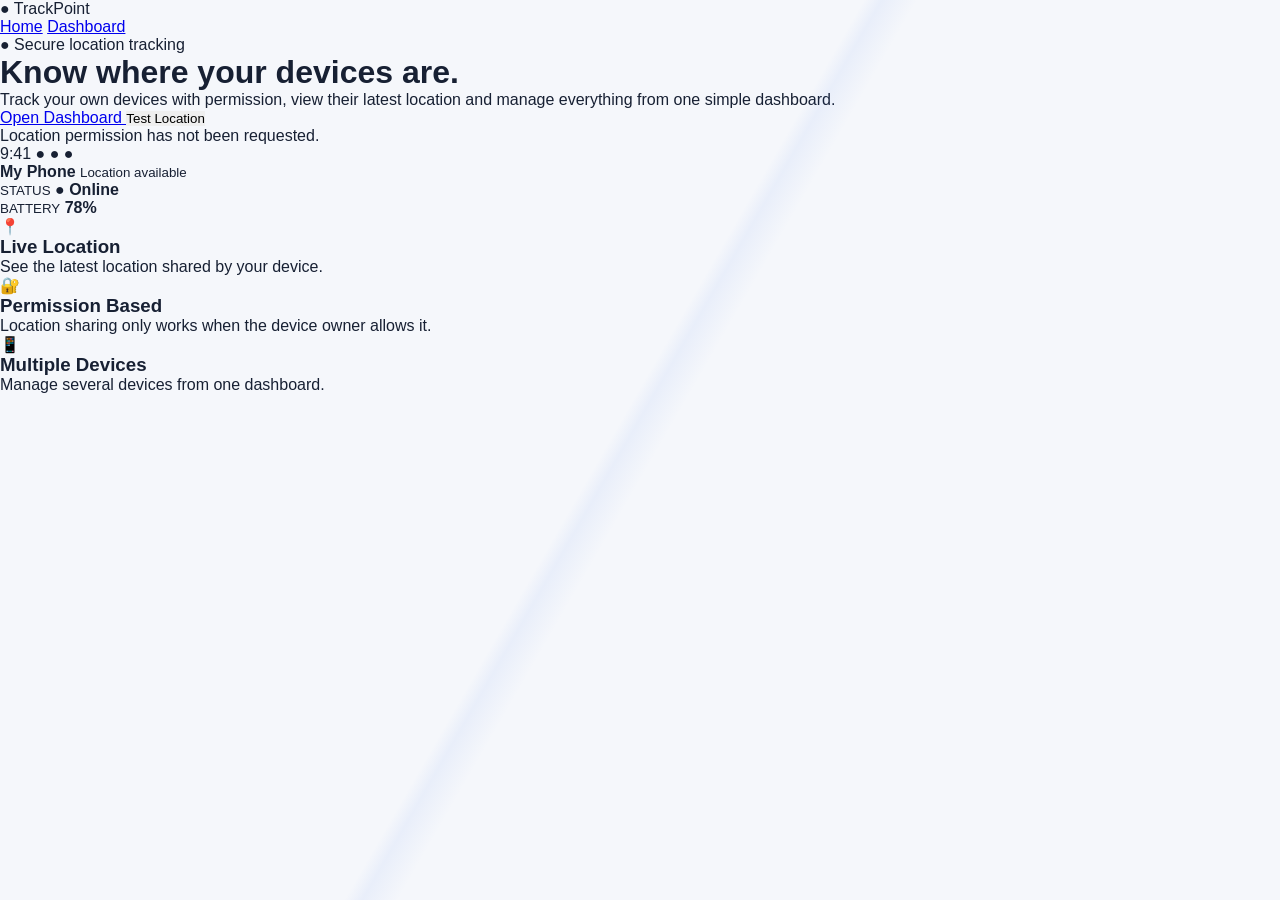
==== index.html @ e16600da "Initial TrackPoint website" ====
<!DOCTYPE html>
<html lang="en">
<head>
    <meta charset="UTF-8">
    <meta name="viewport" content="width=device-width, initial-scale=1.0">

    <title>TrackPoint | Phone Tracking</title>

    <link rel="stylesheet" href="css/style.css">
</head>

<body>

    <nav class="navbar">
        <div class="logo">
            <span>●</span> TrackPoint
        </div>

        <div class="nav-links">
            <a href="index.html">Home</a>
            <a href="dashboard.html">Dashboard</a>
        </div>
    </nav>


    <main class="hero">

        <div class="hero-content">

            <div class="badge">
                ● Secure location tracking
            </div>

            <h1>
                Know where your
                <span>devices are.</span>
            </h1>

            <p>
                Track your own devices with permission,
                view their latest location and manage
                everything from one simple dashboard.
            </p>

            <div class="hero-buttons">
                <a href="dashboard.html" class="btn primary">
                    Open Dashboard
                </a>

                <button class="btn secondary" onclick="requestLocation()">
                    Test Location
                </button>
            </div>

            <div id="location-status" class="location-status">
                Location permission has not been requested.
            </div>

        </div>


        <div class="phone-preview">

            <div class="phone">

                <div class="phone-top">
                    <span>9:41</span>
                    <span>● ● ●</span>
                </div>

                <div class="map">

                    <div class="map-grid"></div>

                    <div class="location-ring">
                        <div class="location-dot"></div>
                    </div>

                    <div class="map-card">
                        <strong>My Phone</strong>
                        <small>Location available</small>
                    </div>

                </div>

                <div class="phone-bottom">

                    <div>
                        <small>STATUS</small>
                        <strong class="online">● Online</strong>
                    </div>

                    <div>
                        <small>BATTERY</small>
                        <strong>78%</strong>
                    </div>

                </div>

            </div>

        </div>

    </main>


    <section class="features">

        <div class="feature">
            <div class="feature-icon">📍</div>
            <h3>Live Location</h3>
            <p>
                See the latest location shared by your device.
            </p>
        </div>

        <div class="feature">
            <div class="feature-icon">🔐</div>
            <h3>Permission Based</h3>
            <p>
                Location sharing only works when the device owner allows it.
            </p>
        </div>

        <div class="feature">
            <div class="feature-icon">📱</div>
            <h3>Multiple Devices</h3>
            <p>
                Manage several devices from one dashboard.
            </p>
        </div>

    </section>


    <script src="js/app.js"></script>

</body>
</html>
---- css/style.css ----
/* ========================================
   TRACKPOINT DASHBOARD
======================================== */

* {
    margin: 0;
    padding: 0;
    box-sizing: border-box;
}

:root {
    --bg: #f5f7fb;
    --surface: #ffffff;
    --surface-soft: #f8fafc;
    --text: #172033;
    --muted: #718096;
    --border: #e6eaf0;
    --primary: #2563eb;
    --primary-dark: #1d4ed8;
    --success: #16a34a;
    --sidebar: #111827;
}

body {
    font-family: Arial, Helvetica, sans-serif;
    background: var(--bg);
    color: var(--text);
}

button {
    font-family: inherit;
    cursor: pointer;
    border: 0;
}


/* ========================================
   SIDEBAR
======================================== */

.sidebar {
    position: fixed;
    left: 0;
    top: 0;
    bottom: 0;

    width: 245px;

    background: var(--sidebar);
    color: white;

    padding: 28px 18px;

    display: flex;
    flex-direction: column;
}

.brand {
    display: flex;
    align-items: center;
    gap: 12px;

    padding: 0 10px 32px;
}

.brand-icon {
    width: 38px;
    height: 38px;

    border-radius: 10px;

    background: var(--primary);

    display: flex;
    align-items: center;
    justify-content: center;

    font-size: 19px;
    font-weight: bold;
}

.brand strong {
    display: block;
    font-size: 17px;
}

.brand span {
    display: block;

    margin-top: 3px;

    font-size: 11px;

    color: #9ca3af;
}


/* ========================================
   NAVIGATION
======================================== */

.side-nav {
    display: flex;
    flex-direction: column;
    gap: 6px;
}

.nav-item,
.logout-side {
    width: 100%;

    display: flex;
    align-items: center;

    gap: 13px;

    padding: 12px 13px;

    border-radius: 9px;

    background: transparent;

    color: #9ca3af;

    text-align: left;

    font-size: 14px;

    transition: 0.2s;
}

.nav-item span,
.logout-side span {
    width: 20px;

    text-align: center;

    font-size: 17px;
}

.nav-item:hover,
.logout-side:hover {
    background: #1f2937;
    color: white;
}

.nav-item.active {
    background: #1d4ed8;
    color: white;
}

.sidebar-bottom {
    margin-top: auto;

    border-top: 1px solid #273244;

    padding-top: 15px;
}


/* ========================================
   MAIN
======================================== */

.dashboard-main {
    margin-left: 245px;

    min-height: 100vh;

    padding: 32px 42px;
}


/* ========================================
   TOPBAR
======================================== */

.topbar {
    display: flex;

    justify-content: space-between;
    align-items: center;

    margin-bottom: 28px;
}

.eyebrow {
    color: var(--primary);

    font-size: 11px;

    font-weight: bold;

    letter-spacing: 2px;

    margin-bottom: 5px;
}

.topbar h1 {
    font-size: 28px;
}

.profile {
    display: flex;

    align-items: center;

    gap: 11px;
}

.profile-avatar {
    width: 42px;
    height: 42px;

    border-radius: 50%;

    background: #dbeafe;

    color: var(--primary);

    display: flex;
    align-items: center;
    justify-content: center;

    font-weight: bold;
}

.profile-info strong {
    display: block;

    font-size: 14px;
}

.profile-info span {
    display: block;

    color: var(--muted);

    font-size: 12px;

    margin-top: 3px;
}


/* ========================================
   WELCOME
======================================== */

.welcome-card {
    min-height: 250px;

    border-radius: 18px;

    padding: 34px 38px;

    background: linear-gradient(
        115deg,
        #ffffff,
        #eff6ff
    );

    border: 1px solid var(--border);

    display: flex;

    align-items: center;

    justify-content: space-between;

    overflow: hidden;
}

.status-pill {
    display: inline-flex;

    align-items: center;

    gap: 7px;

    padding: 6px 10px;

    border-radius: 30px;

    background: #ecfdf3;

    color: var(--success);

    font-size: 11px;

    font-weight: bold;
}

.status-pill i {
    width: 7px;
    height: 7px;

    border-radius: 50%;

    background: var(--success);
}

.welcome-card h2 {
    margin-top: 17px;

    font-size: 31px;
}

.welcome-card p {
    max-width: 530px;

    margin-top: 9px;

    color: var(--muted);

    line-height: 1.6;
}

.primary-button {
    margin-top: 22px;

    padding: 12px 17px;

    border-radius: 9px;

    background: var(--primary);

    color: white;

    font-size: 13px;

    font-weight: bold;

    display: flex;
    align-items: center;

    gap: 20px;

    transition: 0.2s;
}

.primary-button:hover {
    background: var(--primary-dark);

    transform: translateY(-1px);
}


/* ========================================
   RADAR
======================================== */

.welcome-graphic {
    width: 230px;
    height: 190px;

    display: flex;

    align-items: center;
    justify-content: center;
}

.radar {
    position: relative;

    width: 170px;
    height: 170px;

    border-radius: 50%;

    background: rgba(37, 99, 235, 0.04);

    border: 1px solid rgba(37, 99, 235, 0.12);
}

.radar-ring {
    position: absolute;

    border: 1px solid rgba(37, 99, 235, 0.13);

    border-radius: 50%;

    top: 50%;
    left: 50%;

    transform: translate(-50%, -50%);
}

.ring-one {
    width: 65px;
    height: 65px;
}

.ring-two {
    width: 110px;
    height: 110px;
}

.ring-three {
    width: 150px;
    height: 150px;
}

.radar-dot {
    position: absolute;

    width: 11px;
    height: 11px;

    border-radius: 50%;

    background: var(--primary);

    top: 38%;
    left: 63%;

    box-shadow:
        0 0 0 7px rgba(37, 99, 235, 0.12),
        0 0 25px rgba(37, 99, 235, 0.4);
}


/* ========================================
   STAT CARDS
======================================== */

.stats-grid {
    display: grid;

    grid-template-columns:
        repeat(4, 1fr);

    gap: 17px;

    margin-top: 20px;
}

.stat-card {
    background: var(--surface);

    border: 1px solid var(--border);

    border-radius: 13px;

    padding: 19px;

    display: flex;

    align-items: center;

    gap: 14px;
}

.stat-icon {
    width: 42px;
    height: 42px;

    border-radius: 10px;

    background: #eff6ff;

    color: var(--primary);

    display: flex;

    align-items: center;
    justify-content: center;

    font-weight: bold;
}

.stat-card span {
    display: block;

    color: var(--muted);

    font-size: 11px;

    margin-bottom: 5px;
}

.stat-card strong {
    font-size: 23px;
}


/* ========================================
   CONTENT
======================================== */

.content-grid {
    display: grid;

    grid-template-columns:
        1.55fr 1fr;

    gap: 20px;

    margin-top: 20px;
}

.panel {
    background: var(--surface);

    border: 1px solid var(--border);

    border-radius: 15px;

    padding: 21px;
}

.panel-header {
    display: flex;

    align-items: center;

    justify-content: space-between;

    margin-bottom: 18px;
}

.panel-label {
    display: block;

    color: var(--primary);

    font-size: 9px;

    letter-spacing: 1.5px;

    font-weight: bold;

    margin-bottom: 4px;
}

.panel-header h3 {
    font-size: 17px;
}

.coming-badge {
    padding: 5px 9px;

    border-radius: 20px;

    background: #ecfdf3;

    color: var(--success);

    font-size: 10px;

    font-weight: bold;
}


/* ========================================
   MAP PREVIEW
======================================== */

.tracker-preview {
    position: relative;

    height: 220px;

    overflow: hidden;

    border-radius: 11px;

    background:
        linear-gradient(
            rgba(37, 99, 235, 0.04) 1px,
            transparent 1px
        ),
        linear-gradient(
            90deg,
            rgba(37, 99, 235, 0.04) 1px,
            transparent 1px
        );

    background-size: 30px 30px;

    border: 1px solid var(--border);
}

.map-grid {
    position: absolute;

    inset: 0;

    background:
        linear-gradient(
            120deg,
            transparent 48%,
            rgba(37, 99, 235, 0.06) 49%,
            transparent 51%
        );
}

.map-center {
    position: absolute;

    top: 42%;
    left: 50%;

    transform: translate(-50%, -50%);
}

.location-pulse {
    width: 42px;
    height: 42px;

    border-radius: 50%;

    background: rgba(37, 99, 235, 0.12);

    display: flex;

    align-items: center;
    justify-content: center;

    color: var(--primary);

    font-size: 20px;
}

.map-message {
    position: absolute;

    left: 0;
    right: 0;
    bottom: 24px;

    text-align: center;
}

.map-message strong {
    display: block;

    font-size: 13px;
}

.map-message span {
    display: block;

    margin-top: 5px;

    color: var(--muted);

    font-size: 11px;
}

.secondary-button {
    width: 100%;

    margin-top: 13px;

    padding: 11px;

    border: 1px solid var(--border);

    border-radius: 8px;

    background: white;

    color: var(--text);

    font-size: 12px;

    font-weight: bold;
}

.secondary-button:hover {
    border-color: var(--primary);

    color: var(--primary);
}


/* ========================================
   ACTIVITY
======================================== */

.empty-activity {
    min-height: 265px;

    display: flex;

    flex-direction: column;

    align-items: center;
    justify-content: center;

    text-align: center;
}

.empty-icon {
    width: 55px;
    height: 55px;

    border-radius: 50%;

    background: #f1f5f9;

    color: var(--muted);

    display: flex;

    align-items: center;
    justify-content: center;

    font-size: 24px;

    margin-bottom: 13px;
}

.empty-activity strong {
    font-size: 13px;
}

.empty-activity span {
    max-width: 190px;

    margin-top: 6px;

    color: var(--muted);

    font-size: 11px;

    line-height: 1.5;
}


/* ========================================
   MOBILE
======================================== */

@media (max-width: 1000px) {

    .sidebar {
        width: 210px;
    }

    .dashboard-main {
        margin-left: 210px;

        padding: 25px;
    }

    .stats-grid {
        grid-template-columns:
            repeat(2, 1fr);
    }

    .content-grid {
        grid-template-columns: 1fr;
    }

}

@media (max-width: 700px) {

    .sidebar {
        position: static;

        width: 100%;

        height: auto;
    }

    .side-nav {
        flex-direction: row;

        overflow-x: auto;
    }

    .sidebar-bottom {
        display: none;
    }

    .dashboard-main {
        margin-left: 0;

        padding: 20px;
    }

    .welcome-card {
        padding: 25px;
    }

    .welcome-graphic {
        display: none;
    }

    .stats-grid {
        grid-template-columns: 1fr;
    }

    .topbar {
        align-items: flex-start;
    }

    .profile-info {
        display: none;
    }
}

/* =========================
   PAGE SECTIONS
========================= */

.hidden {
    display: none !important;
}

.page-heading {
    margin-bottom: 28px;
}

.page-heading h2 {
    margin: 8px 0;
    font-size: 32px;
}

.page-heading p {
    margin: 0;
    color: #8b93a7;
}

.large-panel {
    background: #11151d;
    border: 1px solid #202632;
    border-radius: 20px;
    padding: 24px;
    min-height: 420px;
}

.empty-page {
    display: flex;
    flex-direction: column;
    align-items: center;
    justify-content: center;
    text-align: center;
}

.empty-page h3 {
    margin: 18px 0 8px;
}

.empty-page p {
    color: #8b93a7;
    margin-bottom: 24px;
}

.tracker-large {
    position: relative;
    height: 500px;
    overflow: hidden;
    border-radius: 16px;
    background: #0c1118;
}

.tracker-overlay {
    position: absolute;
    inset: 0;
    display: flex;
    flex-direction: column;
    justify-content: center;
    align-items: center;
    text-align: center;
    gap: 10px;
    z-index: 5;
}

.tracker-overlay span {
    color: #8b93a7;
    margin-bottom: 15px;
}

.settings-panel {
    min-height: auto;
    padding: 0 24px;
}

.setting-row {
    display: flex;
    align-items: center;
    justify-content: space-between;
    gap: 20px;
    padding: 24px 0;
    border-bottom: 1px solid #202632;
}

.setting-row:last-child {
    border-bottom: none;
}

.setting-row div {
    display: flex;
    flex-direction: column;
    gap: 6px;
}

.setting-row span {
    color: #8b93a7;
    font-size: 14px;
}

@media (max-width: 700px) {

    .large-panel {
        padding: 15px;
    }

    .setting-row {
        align-items: flex-start;
        flex-direction: column;
    }

}

/* =========================
   DEVICE FORM
========================= */

.device-form {
    margin-top: 24px;
}

.form-grid {
    display: grid;
    grid-template-columns: repeat(2, 1fr);
    gap: 22px;
    margin-top: 30px;
}

.form-field {
    display: flex;
    flex-direction: column;
    gap: 9px;
}

.form-field label {
    font-size: 14px;
    font-weight: 600;
    color: #dce1eb;
}

.form-field input,
.form-field select {
    width: 100%;
    box-sizing: border-box;
    padding: 14px 15px;

    border: 1px solid #29303d;
    border-radius: 10px;

    background: #0c1118;
    color: #ffffff;

    outline: none;
    font-size: 14px;
}

.form-field input:focus,
.form-field select:focus {
    border-color: #5b8cff;
}

.form-field select {
    cursor: pointer;
}

.form-actions {
    display: flex;
    justify-content: flex-end;
    gap: 12px;

    margin-top: 30px;
    padding-top: 22px;

    border-top: 1px solid #202632;
}

@media (max-width: 700px) {

    .form-grid {
        grid-template-columns: 1fr;
    }

    .form-actions {
        flex-direction: column;
    }

    .form-actions button {
        width: 100%;
    }

}
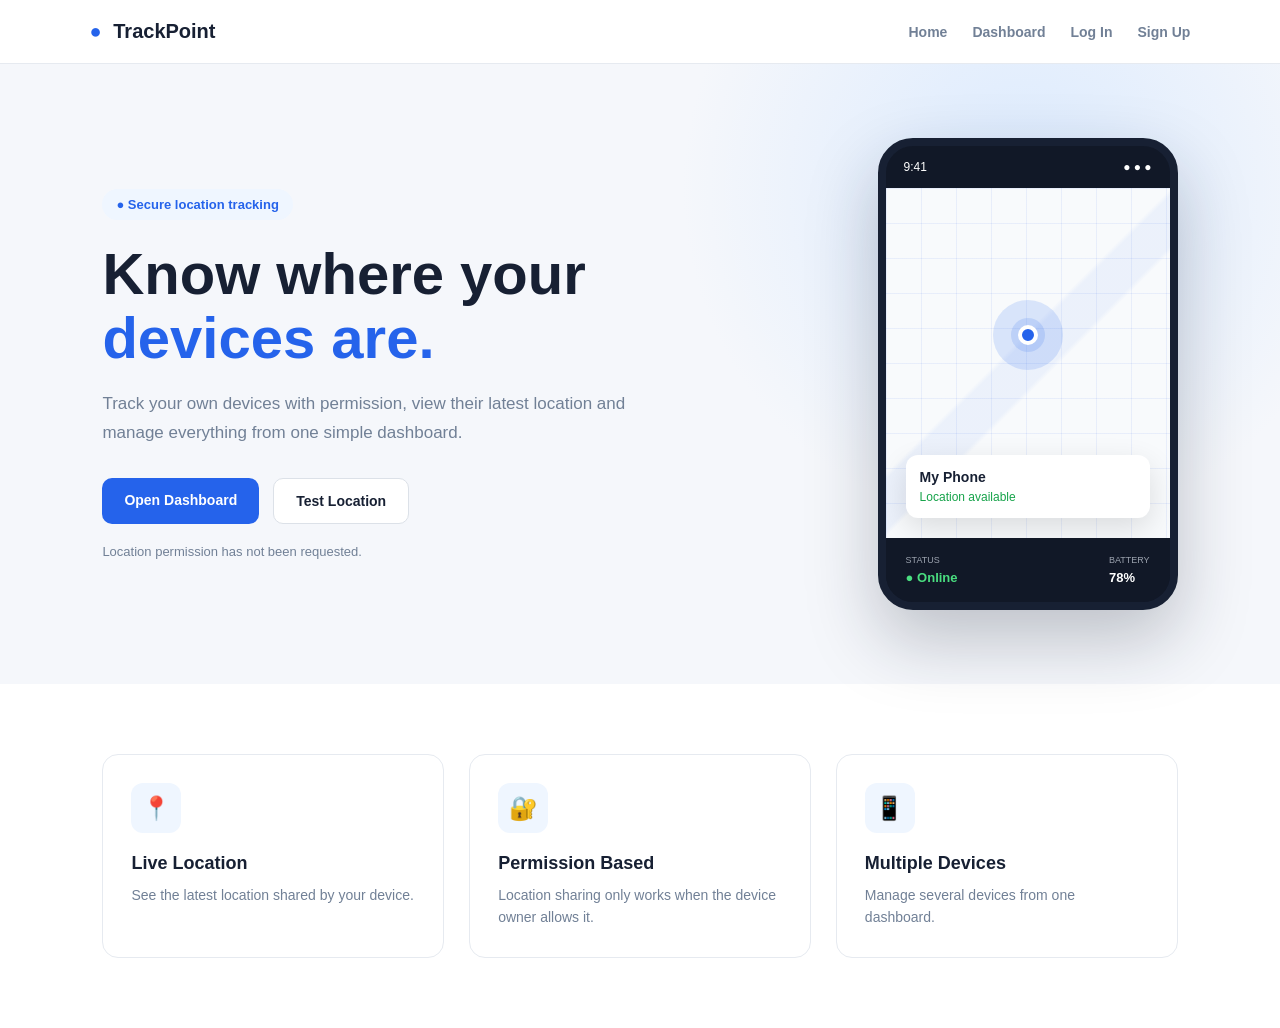
==== commit 168791bf: "Add login and signup buttons" ====
--- a/index.html
+++ b/index.html
@@ -12,6 +12,7 @@
 <body>
 
     <nav class="navbar">
+
         <div class="logo">
             <span>●</span> TrackPoint
         </div>
@@ -19,7 +20,10 @@
         <div class="nav-links">
             <a href="index.html">Home</a>
             <a href="dashboard.html">Dashboard</a>
+            <a href="login.html">Log In</a>
+            <a href="signup.html" class="nav-signup">Sign Up</a>
         </div>
+
     </nav>
 
 
@@ -43,6 +47,7 @@
             </p>
 
             <div class="hero-buttons">
+
                 <a href="dashboard.html" class="btn primary">
                     Open Dashboard
                 </a>
@@ -50,6 +55,7 @@
                 <button class="btn secondary" onclick="requestLocation()">
                     Test Location
                 </button>
+
             </div>
 
             <div id="location-status" class="location-status">
@@ -108,23 +114,31 @@
 
         <div class="feature">
             <div class="feature-icon">📍</div>
+
             <h3>Live Location</h3>
+
             <p>
                 See the latest location shared by your device.
             </p>
         </div>
 
+
         <div class="feature">
             <div class="feature-icon">🔐</div>
+
             <h3>Permission Based</h3>
+
             <p>
                 Location sharing only works when the device owner allows it.
             </p>
         </div>
 
+
         <div class="feature">
             <div class="feature-icon">📱</div>
+
             <h3>Multiple Devices</h3>
+
             <p>
                 Manage several devices from one dashboard.
             </p>
--- a/css/style.css
+++ b/css/style.css
@@ -993,4 +993,779 @@
         width: 100%;
     }
 
+}
+
+/* ========================================
+   AUTH PAGES - LOGIN & SIGNUP
+======================================== */
+
+.auth-page {
+    min-height: 100vh;
+    display: flex;
+    align-items: center;
+    justify-content: center;
+    padding: 30px 20px;
+
+    background:
+        radial-gradient(
+            circle at top left,
+            rgba(37, 99, 235, 0.10),
+            transparent 35%
+        ),
+        #f5f7fb;
+}
+
+.auth-card {
+    width: 100%;
+    max-width: 440px;
+
+    background: #ffffff;
+
+    border: 1px solid #e6eaf0;
+    border-radius: 18px;
+
+    padding: 38px;
+
+    box-shadow:
+        0 20px 50px rgba(15, 23, 42, 0.08);
+}
+
+.auth-logo {
+    display: inline-flex;
+    align-items: center;
+    gap: 9px;
+
+    color: #172033;
+    text-decoration: none;
+
+    font-size: 20px;
+    font-weight: 700;
+
+    margin-bottom: 30px;
+}
+
+.auth-logo span {
+    color: #2563eb;
+    font-size: 22px;
+}
+
+.auth-header {
+    margin-bottom: 28px;
+}
+
+.auth-header h1 {
+    font-size: 28px;
+    color: #172033;
+    margin-bottom: 8px;
+}
+
+.auth-header p {
+    color: #718096;
+    font-size: 14px;
+    line-height: 1.5;
+}
+
+.input-group {
+    margin-bottom: 19px;
+}
+
+.input-group label {
+    display: block;
+
+    margin-bottom: 8px;
+
+    color: #172033;
+
+    font-size: 13px;
+    font-weight: 600;
+}
+
+.input-group input {
+    width: 100%;
+
+    padding: 13px 14px;
+
+    border: 1px solid #dce1e8;
+    border-radius: 9px;
+
+    background: #ffffff;
+
+    color: #172033;
+
+    font-family: inherit;
+    font-size: 14px;
+
+    outline: none;
+
+    transition: 0.2s;
+}
+
+.input-group input::placeholder {
+    color: #a0a8b8;
+}
+
+.input-group input:focus {
+    border-color: #2563eb;
+
+    box-shadow:
+        0 0 0 3px rgba(37, 99, 235, 0.10);
+}
+
+
+/* PASSWORD */
+
+.password-box {
+    position: relative;
+}
+
+.password-box input {
+    padding-right: 65px;
+}
+
+.password-box button {
+    position: absolute;
+
+    right: 10px;
+    top: 50%;
+
+    transform: translateY(-50%);
+
+    padding: 5px 7px;
+
+    background: transparent;
+
+    color: #2563eb;
+
+    font-size: 12px;
+    font-weight: 600;
+}
+
+.password-box button:hover {
+    color: #1d4ed8;
+}
+
+
+/* AUTH OPTIONS */
+
+.auth-options {
+    display: flex;
+    align-items: center;
+    justify-content: space-between;
+
+    margin: 5px 0 22px;
+
+    font-size: 12px;
+}
+
+.remember {
+    display: flex;
+    align-items: center;
+    gap: 7px;
+
+    color: #718096;
+
+    cursor: pointer;
+}
+
+.remember input {
+    accent-color: #2563eb;
+}
+
+.auth-options a {
+    color: #2563eb;
+    text-decoration: none;
+}
+
+.auth-options a:hover {
+    text-decoration: underline;
+}
+
+
+/* AUTH BUTTON */
+
+.auth-button {
+    width: 100%;
+
+    padding: 13px 16px;
+
+    border-radius: 9px;
+
+    background: #2563eb;
+
+    color: white;
+
+    font-size: 14px;
+    font-weight: 600;
+
+    transition: 0.2s;
+}
+
+.auth-button:hover {
+    background: #1d4ed8;
+
+    transform: translateY(-1px);
+
+    box-shadow:
+        0 8px 18px rgba(37, 99, 235, 0.20);
+}
+
+.auth-button:active {
+    transform: translateY(0);
+}
+
+
+/* MESSAGES */
+
+#loginMessage,
+#signupMessage {
+    margin-top: 15px;
+
+    font-size: 13px;
+
+    text-align: center;
+}
+
+
+/* DIVIDER */
+
+.auth-divider {
+    display: flex;
+    align-items: center;
+    gap: 12px;
+
+    margin: 25px 0;
+
+    color: #9aa3b2;
+
+    font-size: 12px;
+}
+
+.auth-divider::before,
+.auth-divider::after {
+    content: "";
+
+    flex: 1;
+
+    height: 1px;
+
+    background: #e6eaf0;
+}
+
+.auth-divider span {
+    flex-shrink: 0;
+}
+
+
+/* SWITCH */
+
+.auth-switch {
+    margin: 0;
+
+    text-align: center;
+
+    color: #718096;
+
+    font-size: 13px;
+
+    line-height: 1.5;
+}
+
+.auth-switch a {
+    color: #2563eb;
+
+    font-weight: 600;
+
+    text-decoration: none;
+}
+
+.auth-switch a:hover {
+    text-decoration: underline;
+}
+
+
+/* MOBILE AUTH */
+
+@media (max-width: 500px) {
+
+    .auth-page {
+        padding: 20px 14px;
+    }
+
+    .auth-card {
+        padding: 28px 22px;
+
+        border-radius: 14px;
+    }
+
+    .auth-header h1 {
+        font-size: 24px;
+    }
+
+}
+
+/* ========================================
+   TRACKPOINT HOME PAGE
+======================================== */
+
+.navbar {
+    width: 100%;
+    padding: 20px 7%;
+    display: flex;
+    align-items: center;
+    justify-content: space-between;
+
+    background: #ffffff;
+    border-bottom: 1px solid #e6eaf0;
+}
+
+.logo {
+    font-size: 20px;
+    font-weight: 700;
+    color: #172033;
+}
+
+.logo span {
+    color: #2563eb;
+    margin-right: 6px;
+}
+
+.nav-links {
+    display: flex;
+    align-items: center;
+    gap: 25px;
+}
+
+.nav-links a {
+    text-decoration: none;
+    color: #718096;
+    font-size: 14px;
+    font-weight: 600;
+    transition: 0.2s;
+}
+
+.nav-links a:hover {
+    color: #2563eb;
+}
+
+
+/* ========================================
+   HERO
+======================================== */
+
+.hero {
+    min-height: 620px;
+    padding: 70px 8%;
+
+    display: flex;
+    align-items: center;
+    justify-content: space-between;
+    gap: 70px;
+
+    background:
+        radial-gradient(circle at 80% 20%, #dbeafe 0%, transparent 30%),
+        #f5f7fb;
+}
+
+.hero-content {
+    max-width: 600px;
+}
+
+.badge {
+    display: inline-block;
+
+    padding: 8px 14px;
+
+    background: #eff6ff;
+    color: #2563eb;
+
+    border-radius: 30px;
+
+    font-size: 13px;
+    font-weight: 600;
+}
+
+.hero h1 {
+    margin-top: 22px;
+
+    font-size: 58px;
+    line-height: 1.1;
+
+    color: #172033;
+}
+
+.hero h1 span {
+    color: #2563eb;
+}
+
+.hero p {
+    margin-top: 20px;
+
+    max-width: 540px;
+
+    font-size: 17px;
+    line-height: 1.7;
+
+    color: #718096;
+}
+
+.hero-buttons {
+    display: flex;
+    gap: 14px;
+
+    margin-top: 30px;
+}
+
+.btn {
+    padding: 14px 22px;
+
+    border-radius: 10px;
+
+    font-size: 14px;
+    font-weight: 700;
+
+    text-decoration: none;
+
+    cursor: pointer;
+
+    transition: 0.2s;
+}
+
+.btn.primary {
+    background: #2563eb;
+    color: white;
+}
+
+.btn.primary:hover {
+    background: #1d4ed8;
+    transform: translateY(-2px);
+}
+
+.btn.secondary {
+    background: white;
+
+    color: #172033;
+
+    border: 1px solid #dce1e8;
+}
+
+.btn.secondary:hover {
+    border-color: #2563eb;
+    color: #2563eb;
+}
+
+.location-status {
+    margin-top: 20px;
+
+    color: #718096;
+
+    font-size: 13px;
+}
+
+
+/* ========================================
+   PHONE PREVIEW
+======================================== */
+
+.phone-preview {
+    display: flex;
+    align-items: center;
+    justify-content: center;
+}
+
+.phone {
+    width: 300px;
+
+    background: #111827;
+
+    border: 8px solid #172033;
+
+    border-radius: 35px;
+
+    overflow: hidden;
+
+    box-shadow:
+        0 30px 70px rgba(23, 32, 51, 0.25);
+}
+
+.phone-top {
+    display: flex;
+    justify-content: space-between;
+
+    padding: 14px 18px;
+
+    font-size: 12px;
+
+    color: white;
+}
+
+.map {
+    position: relative;
+
+    height: 350px;
+
+    overflow: hidden;
+
+    background:
+        linear-gradient(
+            rgba(37, 99, 235, 0.08) 1px,
+            transparent 1px
+        ),
+        linear-gradient(
+            90deg,
+            rgba(37, 99, 235, 0.08) 1px,
+            transparent 1px
+        ),
+        #f8fafc;
+
+    background-size: 35px 35px;
+}
+
+.map-grid {
+    position: absolute;
+    inset: 0;
+
+    background:
+        linear-gradient(
+            135deg,
+            transparent 45%,
+            rgba(37, 99, 235, 0.06) 46%,
+            rgba(37, 99, 235, 0.06) 54%,
+            transparent 55%
+        );
+}
+
+.location-ring {
+    position: absolute;
+
+    top: 42%;
+    left: 50%;
+
+    transform: translate(-50%, -50%);
+
+    width: 70px;
+    height: 70px;
+
+    border-radius: 50%;
+
+    background: rgba(37, 99, 235, 0.15);
+
+    display: flex;
+    align-items: center;
+    justify-content: center;
+}
+
+.location-dot {
+    width: 20px;
+    height: 20px;
+
+    border-radius: 50%;
+
+    background: #2563eb;
+
+    border: 4px solid white;
+
+    box-shadow:
+        0 0 0 7px rgba(37, 99, 235, 0.15);
+}
+
+.map-card {
+    position: absolute;
+
+    left: 20px;
+    right: 20px;
+    bottom: 20px;
+
+    padding: 14px;
+
+    border-radius: 12px;
+
+    background: white;
+
+    box-shadow:
+        0 10px 30px rgba(0, 0, 0, 0.12);
+}
+
+.map-card strong {
+    display: block;
+
+    color: #172033;
+
+    font-size: 14px;
+}
+
+.map-card small {
+    display: block;
+
+    margin-top: 5px;
+
+    color: #16a34a;
+
+    font-size: 12px;
+}
+
+.phone-bottom {
+    padding: 17px 20px;
+
+    display: flex;
+    justify-content: space-between;
+
+    background: #111827;
+
+    color: white;
+}
+
+.phone-bottom div {
+    display: flex;
+    flex-direction: column;
+    gap: 5px;
+}
+
+.phone-bottom small {
+    color: #9ca3af;
+    font-size: 9px;
+}
+
+.phone-bottom strong {
+    font-size: 13px;
+}
+
+.online {
+    color: #4ade80;
+}
+
+
+/* ========================================
+   FEATURES
+======================================== */
+
+.features {
+    padding: 70px 8%;
+
+    display: grid;
+    grid-template-columns: repeat(3, 1fr);
+
+    gap: 25px;
+
+    background: white;
+}
+
+.feature {
+    padding: 28px;
+
+    border: 1px solid #e6eaf0;
+
+    border-radius: 16px;
+
+    background: #ffffff;
+
+    transition: 0.2s;
+}
+
+.feature:hover {
+    transform: translateY(-5px);
+
+    box-shadow:
+        0 15px 35px rgba(23, 32, 51, 0.08);
+}
+
+.feature-icon {
+    width: 50px;
+    height: 50px;
+
+    display: flex;
+    align-items: center;
+    justify-content: center;
+
+    border-radius: 12px;
+
+    background: #eff6ff;
+
+    font-size: 23px;
+}
+
+.feature h3 {
+    margin-top: 20px;
+
+    color: #172033;
+
+    font-size: 18px;
+}
+
+.feature p {
+    margin-top: 10px;
+
+    color: #718096;
+
+    line-height: 1.6;
+
+    font-size: 14px;
+}
+
+
+/* ========================================
+   HOME PAGE MOBILE
+======================================== */
+
+@media (max-width: 900px) {
+
+    .hero {
+        flex-direction: column;
+
+        text-align: center;
+
+        padding: 60px 7%;
+    }
+
+    .hero-content {
+        display: flex;
+        flex-direction: column;
+        align-items: center;
+    }
+
+    .hero h1 {
+        font-size: 46px;
+    }
+
+    .features {
+        grid-template-columns: 1fr;
+    }
+
+}
+
+@media (max-width: 600px) {
+
+    .navbar {
+        padding: 18px 20px;
+    }
+
+    .nav-links {
+        gap: 15px;
+    }
+
+    .hero {
+        padding: 50px 20px;
+    }
+
+    .hero h1 {
+        font-size: 38px;
+    }
+
+    .hero-buttons {
+        width: 100%;
+
+        flex-direction: column;
+    }
+
+    .btn {
+        width: 100%;
+    }
+
+    .phone {
+        width: 280px;
+    }
+
+    .features {
+        padding: 50px 20px;
+    }
+
 }
